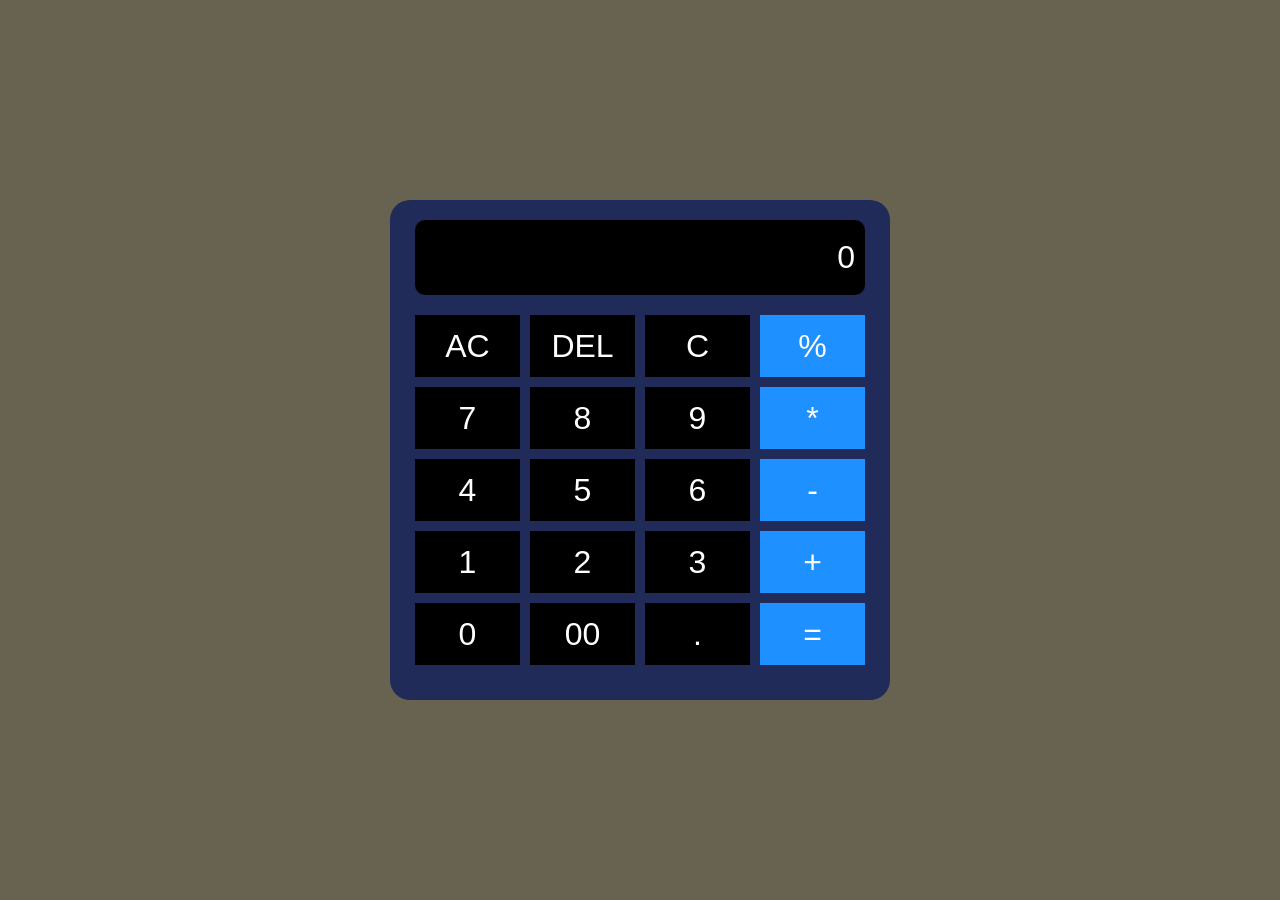
==== index.html @ 918b416d "first commit using html and css" ====
<!DOCTYPE html>
<html lang="en">
<head>
    <meta charset="UTF-8">
    <meta name="viewport" content="width=device-width, initial-scale=1.0">
    <title>Document</title>
    <link rel="stylesheet" href="./style.css">
</head>
<body>
    

    <div class="container">
        <div class="input">
            <input type="text" value="0" id="DisplayBox">
        </div>

        <div class="buttons">

            
            <button class="button" onclick="apendChild(`AC`)">AC</button>
            <button class="button" onclick="apendChild(`DEL`)">DEL</button>
            <button class="button" onclick="apendChild(`C`)">C</button>
            <button class="button operator" onclick="apendChild(`%`)">%</button>
            <button class="button" onclick="apendChild(`7`)">7</button>
            <button class="button" onclick="apendChild(`8`)">8</button>
            <button class="button" onclick="apendChild(`9`)">9</button>
            <button class="button operator" onclick="apendChild(`*`)">*</button>
            <button class="button" onclick="apendChild(`4`)">4</button>
            <button class="button" onclick="apendChild(`5`)">5</button>
            <button class="button" onclick="apendChild(`6`)">6</button>
            <button class="button operator" onclick="apendChild(`-`)">-</button>
            <button class="button" onclick="apendChild(`1`)">1</button>
            <button class="button" onclick="apendChild(`2`)">2</button>
            <button class="button" onclick="apendChild(`3`)">3</button>
            <button class="button operator" onclick="apendChild(`+`)">+</button>
            <button class="button" onclick="apendChild(`0`)">0</button>
             <button class="button" onclick="apendChild(`00`)">00</button>
            <button class="button" onclick="apendChild(`.`)">.</button>
            <button class="button operator" onclick="apendChild(`=`)">=</button>

        </div>
    </div>






    <script src="./app.js"></script>
</body>
</html>
---- style.css ----
*{
    margin: 0;
    padding: 0;
    box-sizing: border-box;
}

a{
    text-decoration: none;
}

ul,ol{
    list-style: none;
}

body{
    height: 100vh;
    display: flex;
    align-items: center;
    justify-content: center;
    background-color: #686350;
}

.container{
    background-color: #202b5a;
    max-width: 500px;
    width: 90%;
    max-height: 500px;
    height: 90%;
    border-radius: 20px;


}

.input{
    width: 90%;
    height: 15%;
    margin: 20px auto;
    border-radius: 10px;
    
}
.input #DisplayBox{
    width: 100%;
    height: 100%;
    border-radius: 10px;
    text-align: right;
    font-size: 2rem;
    border: none;
    outline: none;
    background-color: black;
    color: white;
    padding: 10px;
}

.buttons{
    margin: auto;
    width: 90%;
    height: 70%;
    border-radius: 10px;
    display: grid;
    grid-template-columns: repeat(4, 1fr);
    gap: 10px;
    border-radius: 10px;
}

.buttons .button{
    border: none;
    cursor: pointer;
    font-size: 2rem;
    background-color: black;
    color: white;

}

.button.operator{
    background-color: dodgerblue;
}
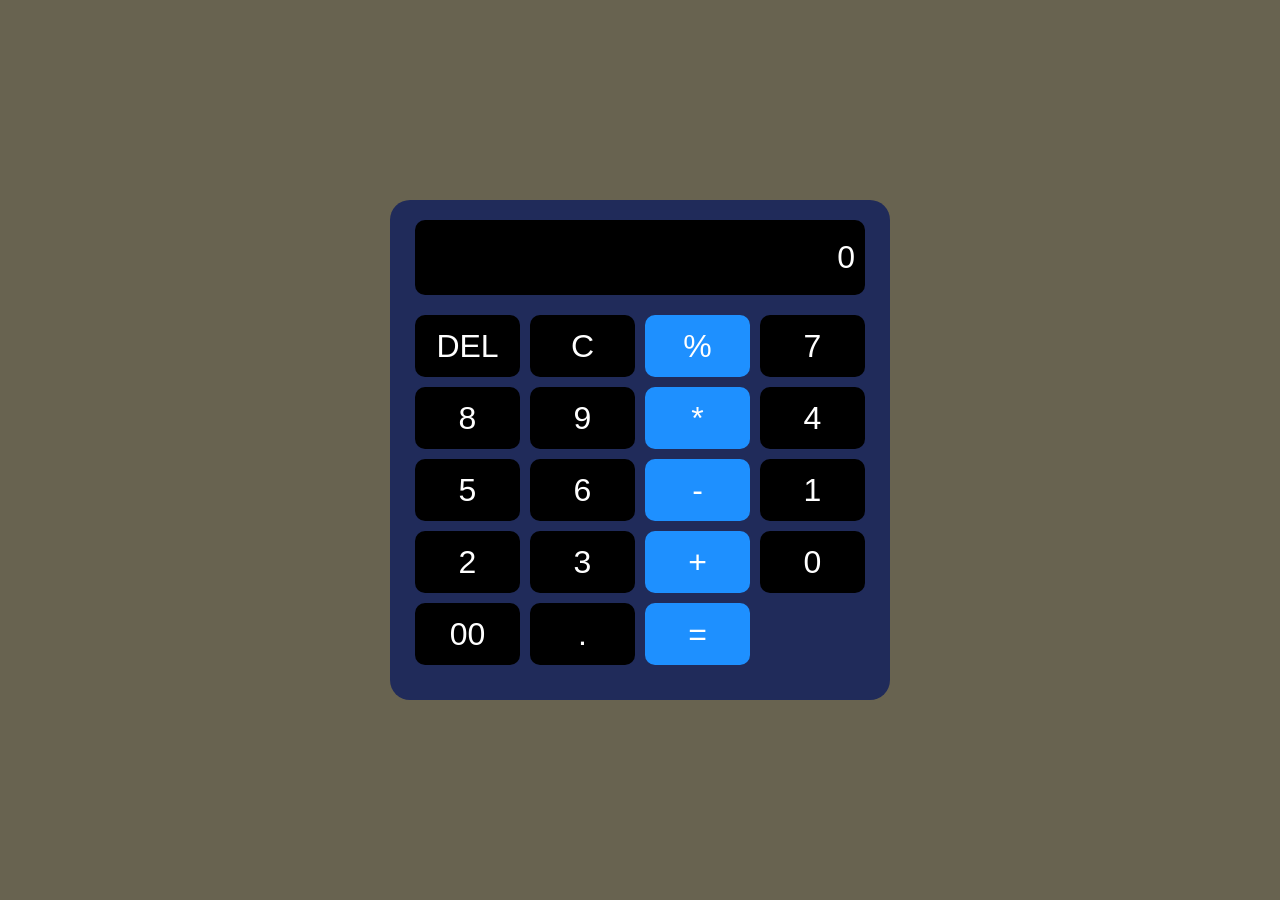
==== commit 02e6912b: "practice" ====
--- a/index.html
+++ b/index.html
@@ -3,7 +3,7 @@
 <head>
     <meta charset="UTF-8">
     <meta name="viewport" content="width=device-width, initial-scale=1.0">
-    <title>Document</title>
+    <title>Simple Calculator</title>
     <link rel="stylesheet" href="./style.css">
 </head>
 <body>
@@ -11,32 +11,31 @@
 
     <div class="container">
         <div class="input">
-            <input type="text" value="0" id="DisplayBox">
+            <input type="text" value="0" id="DisplayBox" readonly>
         </div>
 
         <div class="buttons">
 
             
-            <button class="button" onclick="apendChild(`AC`)">AC</button>
-            <button class="button" onclick="apendChild(`DEL`)">DEL</button>
-            <button class="button" onclick="apendChild(`C`)">C</button>
-            <button class="button operator" onclick="apendChild(`%`)">%</button>
-            <button class="button" onclick="apendChild(`7`)">7</button>
-            <button class="button" onclick="apendChild(`8`)">8</button>
-            <button class="button" onclick="apendChild(`9`)">9</button>
-            <button class="button operator" onclick="apendChild(`*`)">*</button>
-            <button class="button" onclick="apendChild(`4`)">4</button>
-            <button class="button" onclick="apendChild(`5`)">5</button>
-            <button class="button" onclick="apendChild(`6`)">6</button>
-            <button class="button operator" onclick="apendChild(`-`)">-</button>
-            <button class="button" onclick="apendChild(`1`)">1</button>
-            <button class="button" onclick="apendChild(`2`)">2</button>
-            <button class="button" onclick="apendChild(`3`)">3</button>
-            <button class="button operator" onclick="apendChild(`+`)">+</button>
-            <button class="button" onclick="apendChild(`0`)">0</button>
-             <button class="button" onclick="apendChild(`00`)">00</button>
-            <button class="button" onclick="apendChild(`.`)">.</button>
-            <button class="button operator" onclick="apendChild(`=`)">=</button>
+            <button class="button" onclick="handleInput(`DEL`)">DEL</button>
+            <button class="button" onclick="handleInput(`C`)">C</button>
+            <button class="button operator" onclick="handleInput(`%`)">%</button>
+            <button class="button" onclick="handleInput(`7`)">7</button>
+            <button class="button" onclick="handleInput(`8`)">8</button>
+            <button class="button" onclick="handleInput(`9`)">9</button>
+            <button class="button operator" onclick="handleInput(`*`)">*</button>
+            <button class="button" onclick="handleInput(`4`)">4</button>
+            <button class="button" onclick="handleInput(`5`)">5</button>
+            <button class="button" onclick="handleInput(`6`)">6</button>
+            <button class="button operator" onclick="handleInput(`-`)">-</button>
+            <button class="button" onclick="handleInput(`1`)">1</button>
+            <button class="button" onclick="handleInput(`2`)">2</button>
+            <button class="button" onclick="handleInput(`3`)">3</button>
+            <button class="button operator" onclick="handleInput(`+`)">+</button>
+            <button class="button" onclick="handleInput(`0`)">0</button>
+             <button class="button" onclick="handleInput(`00`)">00</button>
+            <button class="button" onclick="handleInput(`.`)">.</button>
+            <button class="button operator" onclick="handleInput(`=`)">=</button>
 
         </div>
     </div>
--- a/style.css
+++ b/style.css
@@ -38,10 +38,9 @@
     border-radius: 10px;
     
 }
-.input #DisplayBox{
+#DisplayBox{
     width: 100%;
     height: 100%;
-    border-radius: 10px;
     text-align: right;
     font-size: 2rem;
     border: none;
@@ -49,28 +48,38 @@
     background-color: black;
     color: white;
     padding: 10px;
+    border-radius: 10px;
 }
 
 .buttons{
     margin: auto;
     width: 90%;
     height: 70%;
-    border-radius: 10px;
     display: grid;
     grid-template-columns: repeat(4, 1fr);
     gap: 10px;
-    border-radius: 10px;
+    
+    
 }
 
-.buttons .button{
+.button{
     border: none;
     cursor: pointer;
     font-size: 2rem;
     background-color: black;
     color: white;
+    transition: 0.5s;
+    border-radius: 10px;
 
 }
+.button:hover{
+    background-color: rgb(36, 37, 36);
 
+}
 .button.operator{
     background-color: dodgerblue;
+    transition: 0.5s;
+}
+.button.operator:hover{
+    background-color: rgb(26, 112, 197);
 }
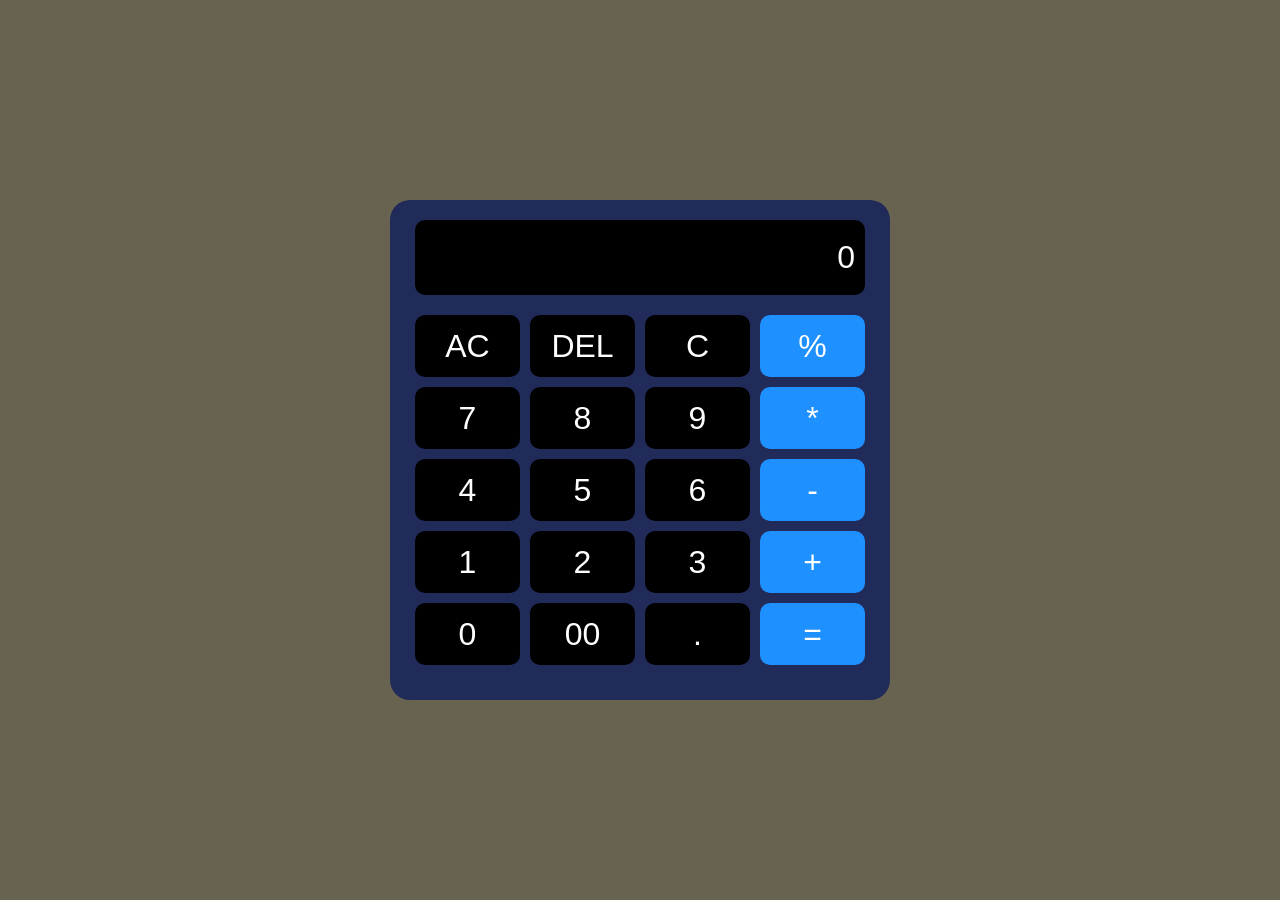
==== commit 86c613a8: "second commit using html css js" ====
--- a/index.html
+++ b/index.html
@@ -16,7 +16,7 @@
 
         <div class="buttons">
 
-            
+            <button class="button" onclick="handleInput(`AC`)">AC</button>
             <button class="button" onclick="handleInput(`DEL`)">DEL</button>
             <button class="button" onclick="handleInput(`C`)">C</button>
             <button class="button operator" onclick="handleInput(`%`)">%</button>
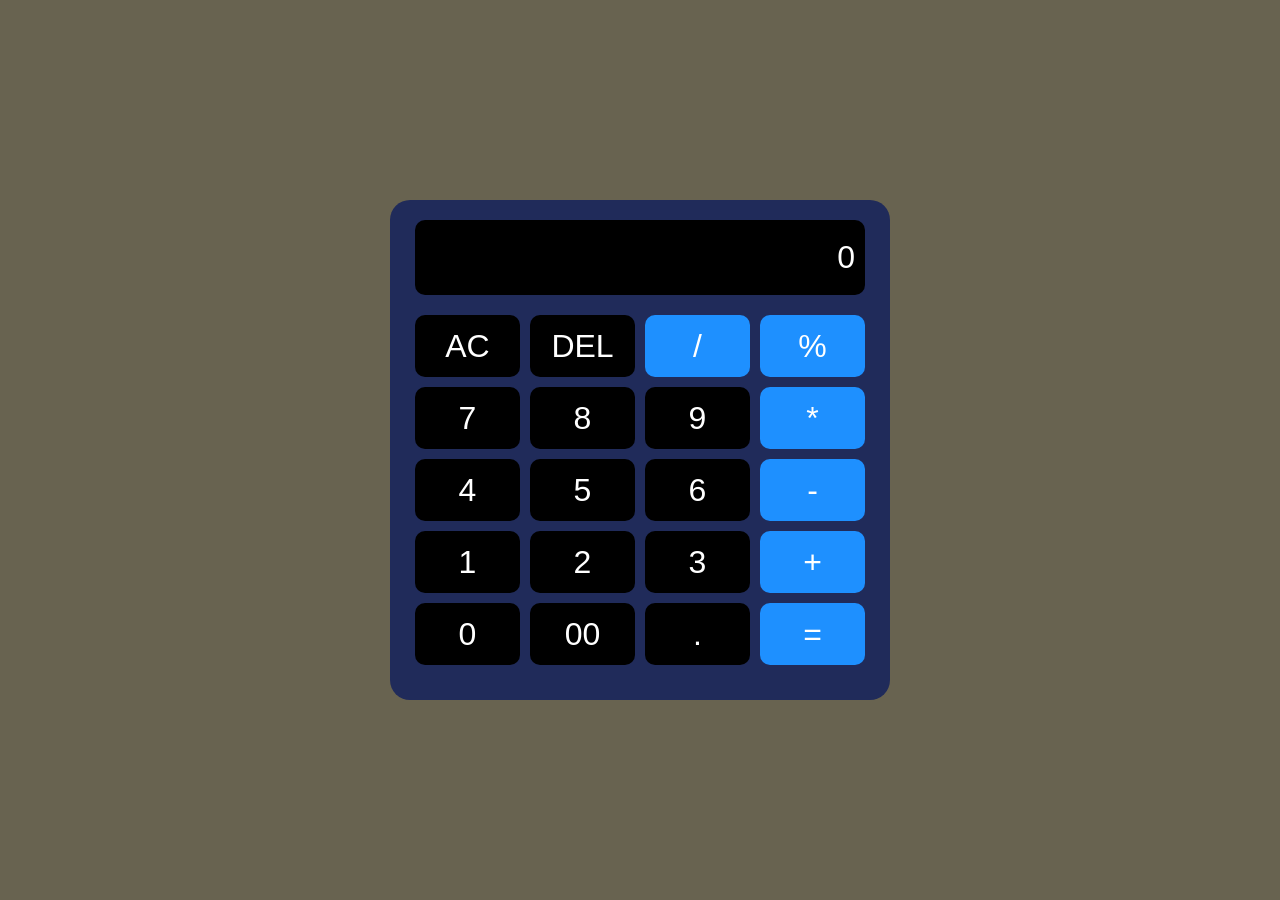
==== commit ea65d364: "last update" ====
--- a/index.html
+++ b/index.html
@@ -18,7 +18,7 @@
 
             <button class="button" onclick="handleInput(`AC`)">AC</button>
             <button class="button" onclick="handleInput(`DEL`)">DEL</button>
-            <button class="button" onclick="handleInput(`C`)">C</button>
+            <button class="button operator" onclick="handleInput(`/`)">/</button>
             <button class="button operator" onclick="handleInput(`%`)">%</button>
             <button class="button" onclick="handleInput(`7`)">7</button>
             <button class="button" onclick="handleInput(`8`)">8</button>
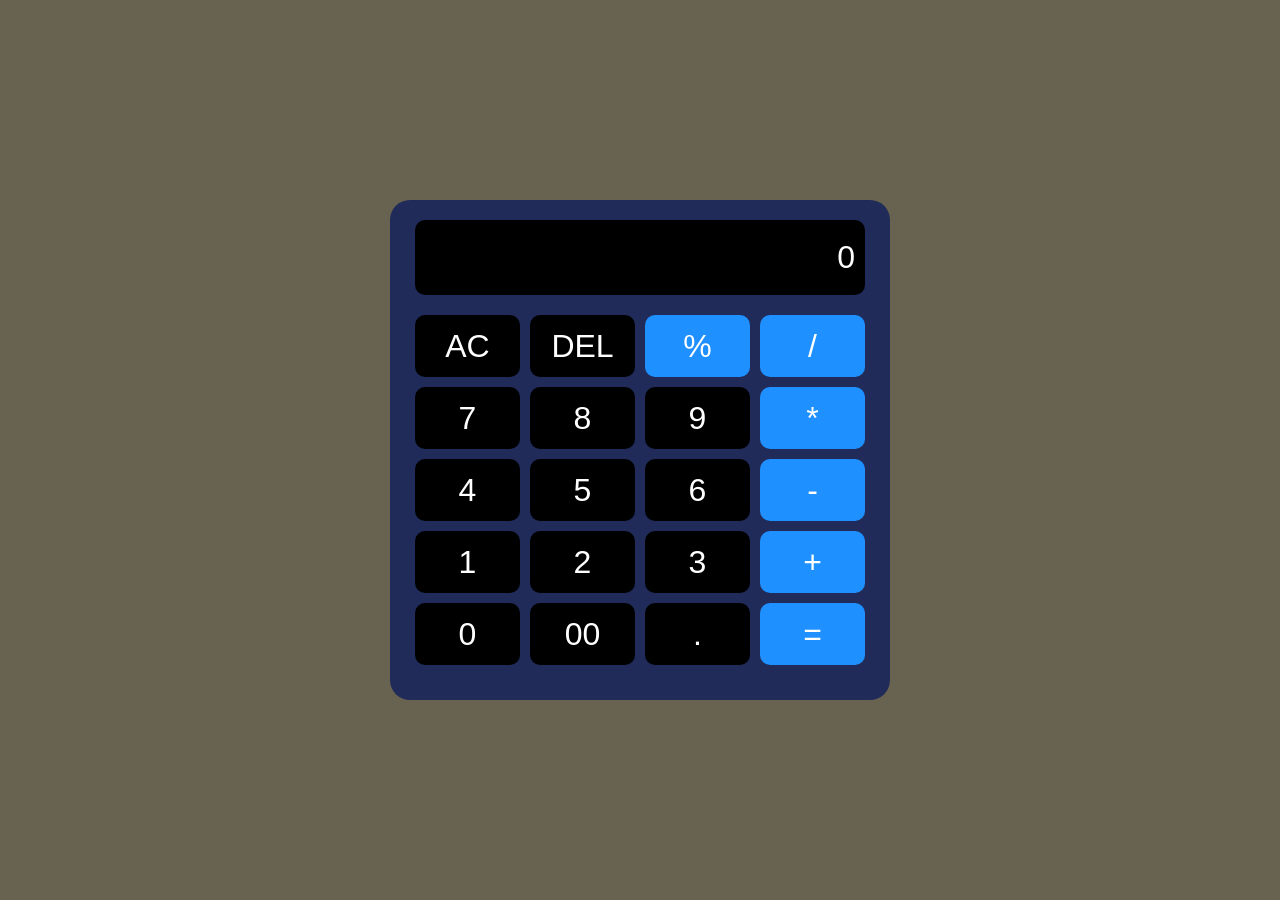
==== commit 6424655e: "last" ====
--- a/index.html
+++ b/index.html
@@ -18,8 +18,8 @@
 
             <button class="button" onclick="handleInput(`AC`)">AC</button>
             <button class="button" onclick="handleInput(`DEL`)">DEL</button>
+            <button class="button operator" onclick="handleInput(`%`)">%</button>
             <button class="button operator" onclick="handleInput(`/`)">/</button>
-            <button class="button operator" onclick="handleInput(`%`)">%</button>
             <button class="button" onclick="handleInput(`7`)">7</button>
             <button class="button" onclick="handleInput(`8`)">8</button>
             <button class="button" onclick="handleInput(`9`)">9</button>
